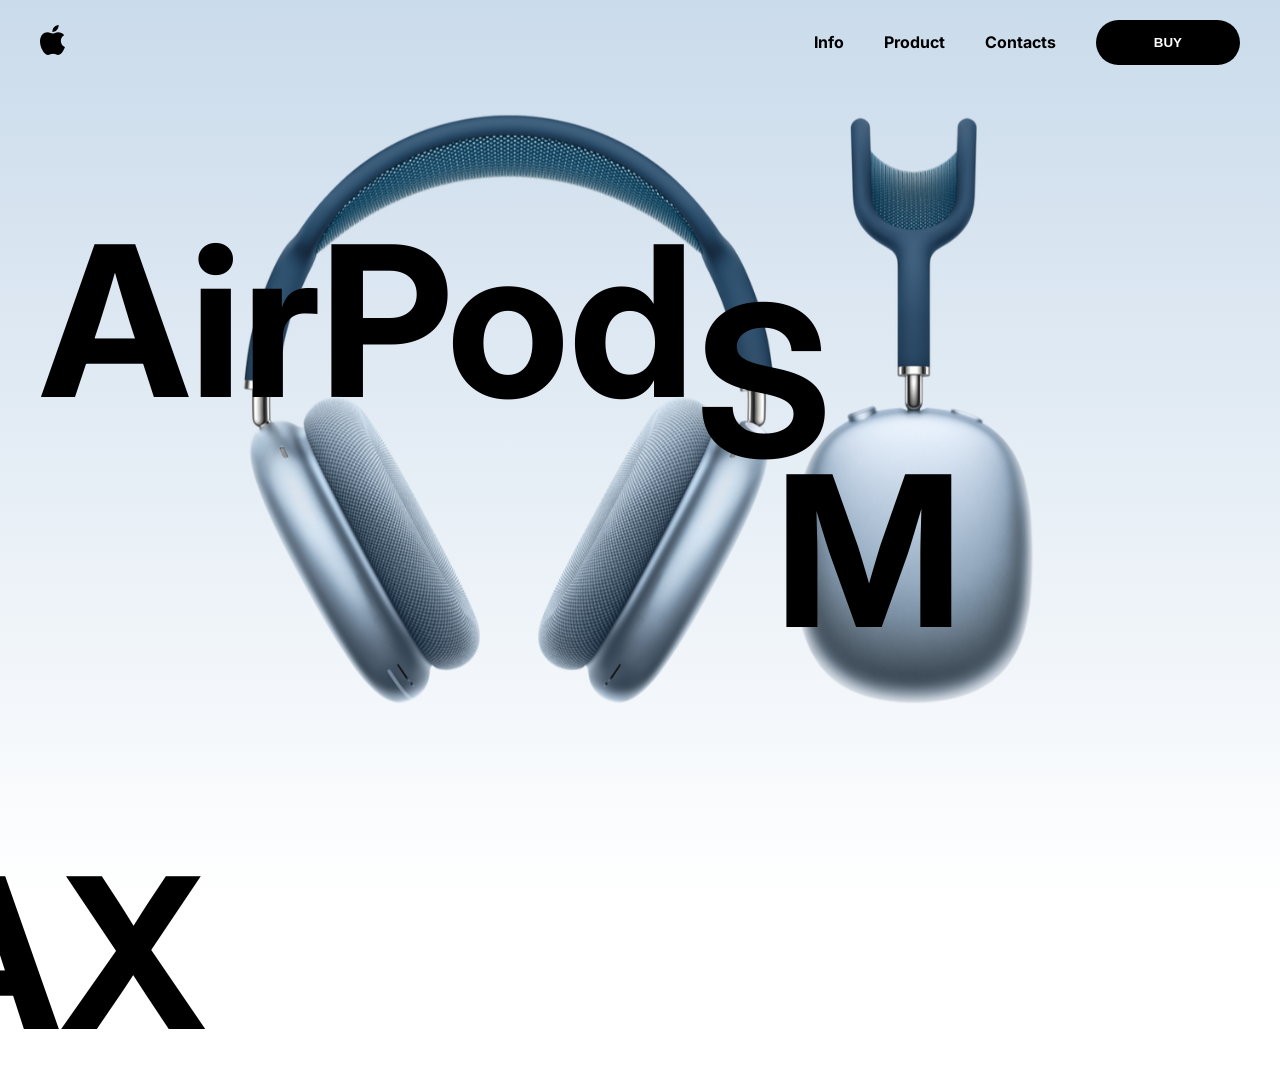
==== airpods/index.html @ 0c027c0f "feat: add header in airpods" ====
<!DOCTYPE html>
<html lang="en">

<head>
    <meta charset="UTF-8">
    <meta name="viewport" content="width=device-width, initial-scale=1.0">
    <title>Airpods MAX</title>
    <link rel="preconnect" href="https://fonts.googleapis.com">
    <link rel="preconnect" href="https://fonts.gstatic.com" crossorigin>
    <link href="https://fonts.googleapis.com/css2?family=Inter:wght@500;700&display=swap" rel="stylesheet">
    <link rel="stylesheet" href="reset.css">
    <link rel="stylesheet" href="style.css">

</head>

<body>
    <header class="header">
        <div class="container">
            <div class="header__top">
                <a href="#" class="logo">
                    <img src="./images/logo.svg" alt="logo" class="logo__img">
                </a>
                <nav class="menu">
                    <ul class="menu__list">
                        <li class="menu__item"><a href="#" class="menu__link">Info</a></li>
                        <li class="menu__item"><a href="#" class="menu__link">Product</a></li>
                        <li class="menu__item"><a href="#" class="menu__link">Contacts</a></li>
                        <li class="menu__item"><button class="menu__btn">Buy</button></li>
                    </ul>
                </nav>
            </div>


            <div class="header__content">
                <h1 class="title">
                    <span class="title__air">Air</span><span class="title__pod">Pod</span><span class="title__s">S</span><span class="title__m">M</span><span class="title__ax">AX</span></h1>
                <div class="header__content-images">
                    <img src="./images/airpods-skyblue.png" alt="airpods" class="header__img">
                </div>
            </div>
        </div>
    </header>

    <script src="./script.js"></script>
</body>

</html>
---- airpods/style.css ----
html {
    box-sizing: border-box;
}

*,
*::before,
*::after {
    box-sizing: inherit;
}

body {
    font-family: 'Inter', sans-serif;
    color: black;
    font-size: 16px;
    font-weight: 500;
    line-height: 1.2;
}

a {
    color: inherit;
    text-decoration: none;
}

button {
    padding: 0;
    border: none;
    border-color: transparent;
    cursor: pointer;
}

ul {
    list-style: none;
}

.container {
    max-width: 1220px;
    padding: 0 10px;
    margin: 0 auto;
}

.header {
    min-height: 100vh;
    position: relative;
}

.header__top {
    display: flex;
    align-items: center;
    justify-content: space-between;
    padding: 20px 0;
}

.menu__list {
    display: flex;
    align-items: center;
    gap: 0 40px;
    font-weight: 700;
}

.menu__btn {
    padding: 15px 58px;
    border-radius: 30px;
    background-color: black;
    font-weight: 700;
    text-transform: uppercase;
    color: white;
}

.header__img {
    width: 800px;
}

.header__content-images {
    text-align: center;
    padding-bottom: 50px;
}

.header__content-images::before {
    content: "";
    position: absolute;
    top: 0;
    left: 0;
    right: 0;
    bottom: 0;
    width: 100%;
    background: linear-gradient(180deg, #CADBEB 0%, rgba(235, 235, 235, 0.00) 100%);
    z-index: -2;
}

.title {
    position: absolute;
    padding-top: 110px;
    font-size: 210px;
    font-weight: 700;
}

.title__pod {
    position: relative;
    z-index: -1;
}

.title__s {
    display: inline-block;
    transform: translateY(60px);
}

.title__m {
    display: inline-block;
    transform: translate(-57px, 230px);
}

.title__ax {
    display: inline-block;
    position: relative;
    transform: translate(-130px, 380px);
    z-index: -1;
}
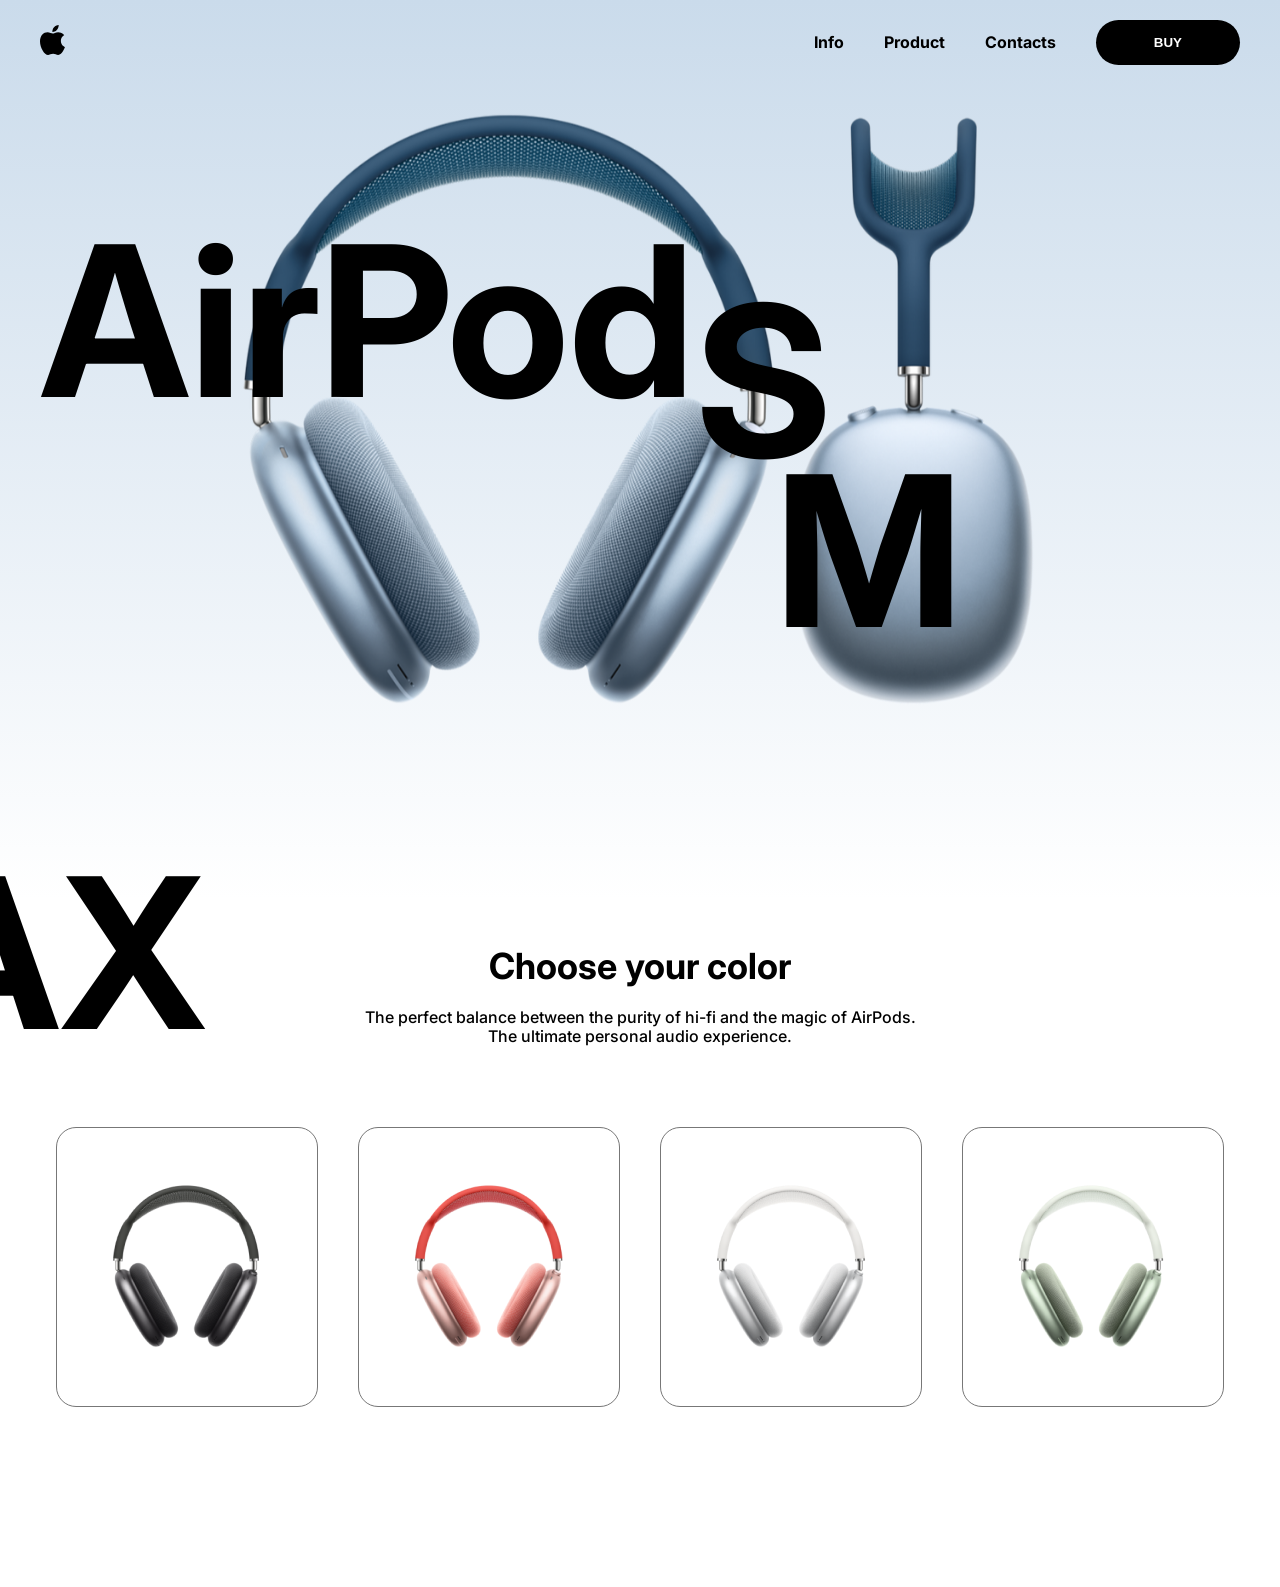
==== commit e57c58ed: "feat: add choose-color section" ====
--- a/airpods/index.html
+++ b/airpods/index.html
@@ -29,17 +29,45 @@
                     </ul>
                 </nav>
             </div>
-
-
             <div class="header__content">
                 <h1 class="title">
-                    <span class="title__air">Air</span><span class="title__pod">Pod</span><span class="title__s">S</span><span class="title__m">M</span><span class="title__ax">AX</span></h1>
+                    <span class="title__air">Air</span><span class="title__pod">Pod</span><span
+                        class="title__s">S</span><span class="title__m">M</span><span class="title__ax">AX</span>
+                </h1>
                 <div class="header__content-images">
                     <img src="./images/airpods-skyblue.png" alt="airpods" class="header__img">
                 </div>
             </div>
         </div>
     </header>
+    <main class="main">
+        <section class="choose-color">
+            <div class="container">
+                <h3 class="choose-color__title">Choose your color</h3>
+                <p class="choose-color__text">
+                    The perfect balance between the purity of hi-fi and the magic of AirPods.<br>
+                    The ultimate personal audio experience.
+                </p>
+                <div class="choose-color__list">
+                    <button class="choose-color__list-btn">
+                        <img src="./images/black-mini.png" alt="img" class="choose-color__list-img">
+                    </button>
+                    <!-- <button class="choose-color__list-btn">
+                        <img src="./images/blue-mini.png" alt="img" class="choose-color__list-img">
+                    </button> -->
+                    <button class="choose-color__list-btn">
+                        <img src="./images/pink-mini.png" alt="img" class="choose-color__list-img">
+                    </button class="choose-color__list-btn">
+                    <button class="choose-color__list-btn">
+                        <img src="./images/silver-mini.png" alt="img" class="choose-color__list-img">
+                    </button>
+                    <button class="choose-color__list-btn">
+                        <img src="./images/green-mini.png" alt="img" class="choose-color__list-img">
+                    </button>
+                </div>
+            </div>
+        </section>
+    </main>
 
     <script src="./script.js"></script>
 </body>
--- a/airpods/style.css
+++ b/airpods/style.css
@@ -114,4 +114,34 @@
     position: relative;
     transform: translate(-130px, 380px);
     z-index: -1;
+}
+
+.choose-color {
+    padding: 45px 0 180px;
+    text-align: center;
+}
+
+.choose-color__title {
+    max-width: 557px;
+    margin: 0 auto 20px;
+    font-size: 36px;
+    font-weight: 700;
+}
+
+.choose-color__text {
+    max-width: 560px;
+    margin: 0 auto 80px;
+}
+
+.choose-color__list {
+    display: flex;
+    justify-content: center;
+    gap: 40px;
+}
+
+.choose-color__list-btn {
+    padding: 50px 55px;
+    background-color: #fff;
+    border-radius: 20px;
+    border: 1px solid #777;
 }
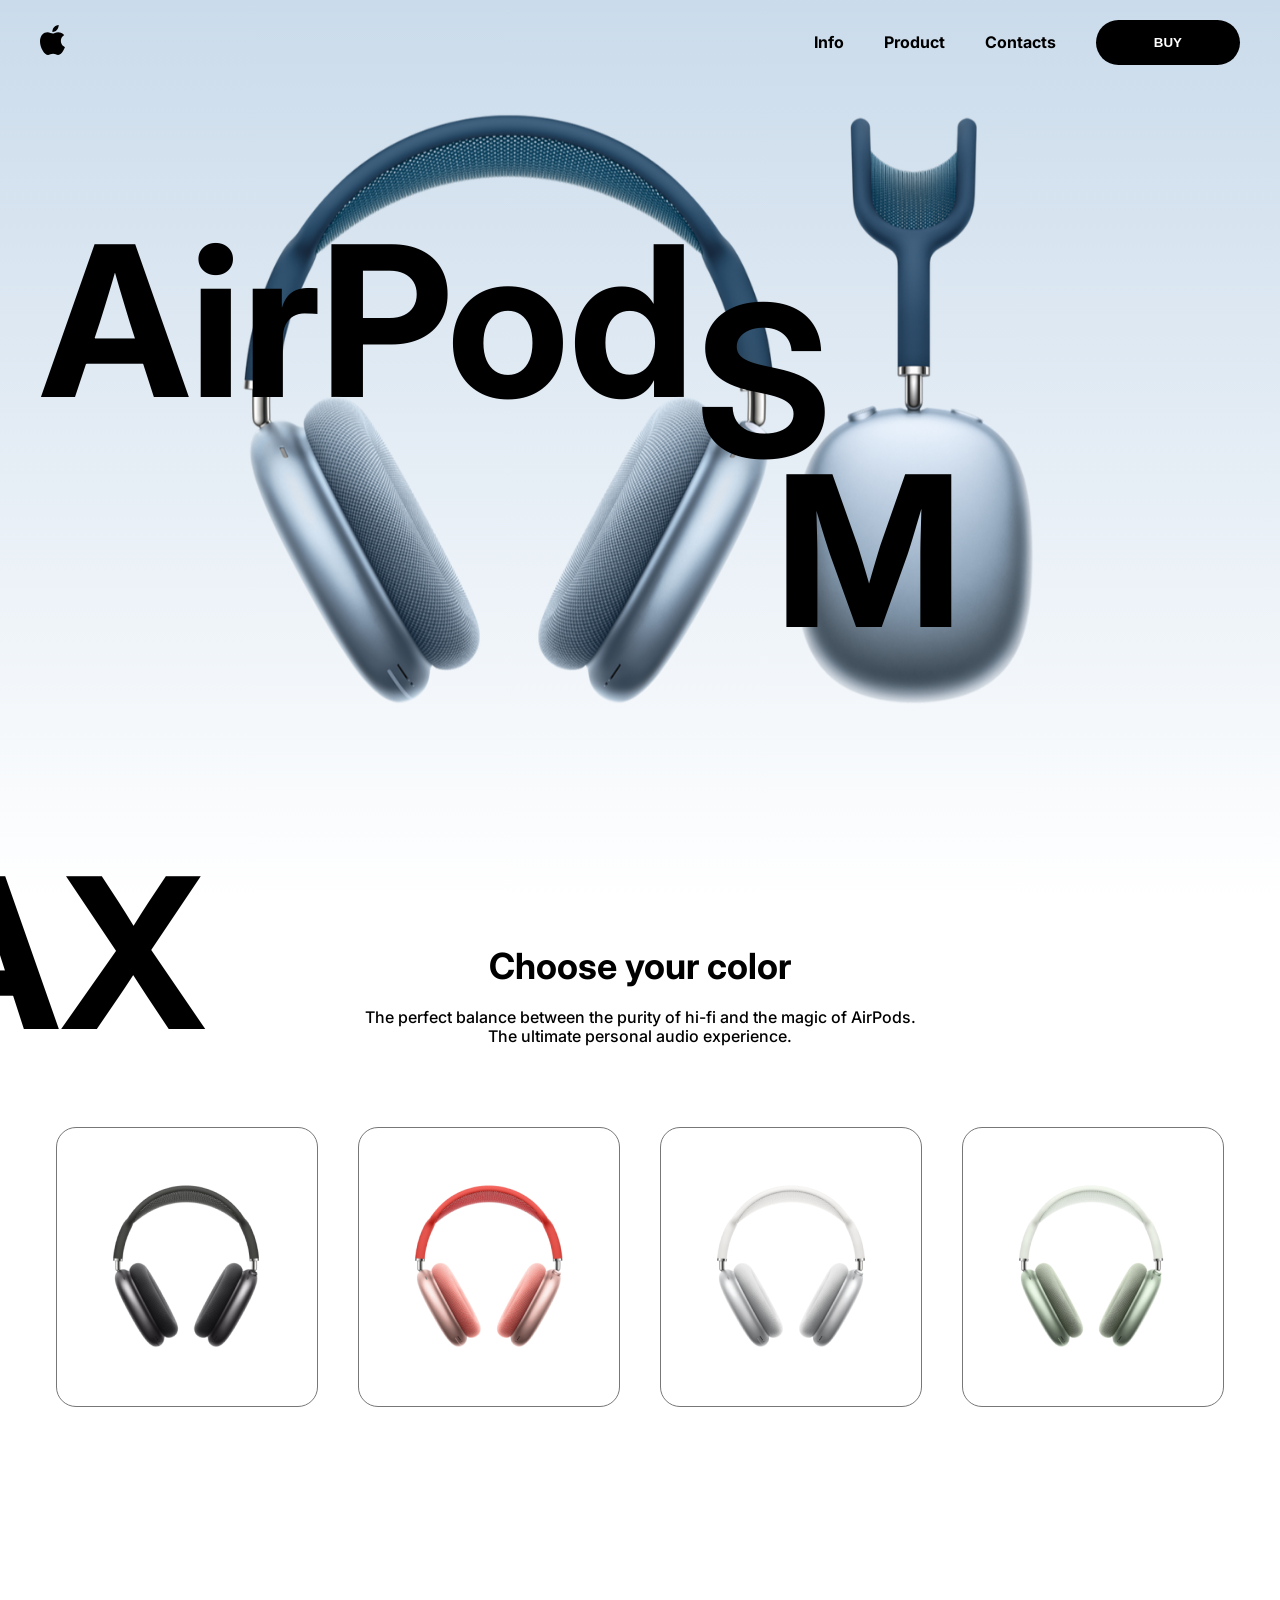
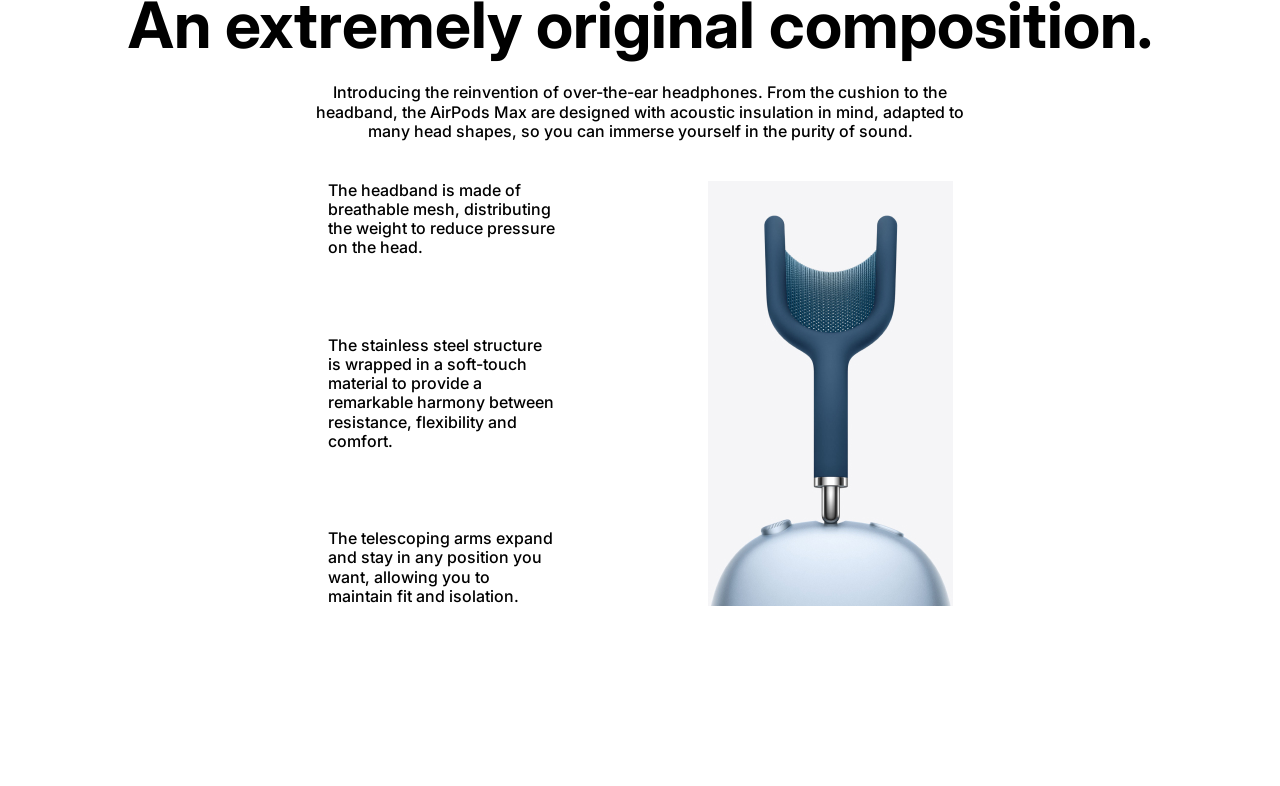
==== commit a1ffff86: "feat: add composition section" ====
--- a/airpods/index.html
+++ b/airpods/index.html
@@ -67,6 +67,29 @@
                 </div>
             </div>
         </section>
+        <section class="composition">
+            <div class="container">
+                <h2 class="main-title compositio__title">
+                    An extremely original composition.
+                </h2>
+                <p class="composition__text">
+                    Introducing the reinvention of over-the-ear headphones. From the cushion to the headband, the
+                    AirPods Max are designed with acoustic insulation in mind, adapted to many head shapes, so you can
+                    immerse yourself in the purity of sound.
+                </p>
+                <div class="composition__inner">
+                    <div class="composition__inner-text">
+                        <p>The headband is made of breathable mesh, distributing the weight to reduce pressure on the
+                            head.</p>
+                        <p>The stainless steel structure is wrapped in a soft-touch material to provide a remarkable
+                            harmony between resistance, flexibility and comfort.</p>
+                        <p>The telescoping arms expand and stay in any position you want, allowing you to maintain fit
+                            and isolation.</p>
+                    </div>
+                    <img src="./images/composition-blue.jpg" alt="composition" class="composition__img">
+                </div>
+            </div>
+        </section>
     </main>
 
     <script src="./script.js"></script>
--- a/airpods/style.css
+++ b/airpods/style.css
@@ -144,4 +144,38 @@
     background-color: #fff;
     border-radius: 20px;
     border: 1px solid #777;
+}
+
+.composition {
+    margin-bottom: 180px;
+}
+
+.main-title {
+    text-align: center;
+    margin-bottom: 20px;
+    font-weight: 700;
+    font-size: 64px;
+}
+
+.composition__text {
+    margin: 0 auto 40px;
+    text-align: center;
+    max-width: 650px;
+}
+
+.composition__inner {
+    max-width: 625px;
+    margin: 0 auto;
+    display: flex;
+    justify-content: space-between;
+}
+
+.composition__inner-text {
+    display: flex;
+    flex-direction: column;
+    justify-content: space-between;
+}
+
+.composition__inner-text p {
+    max-width: 230px;
 }
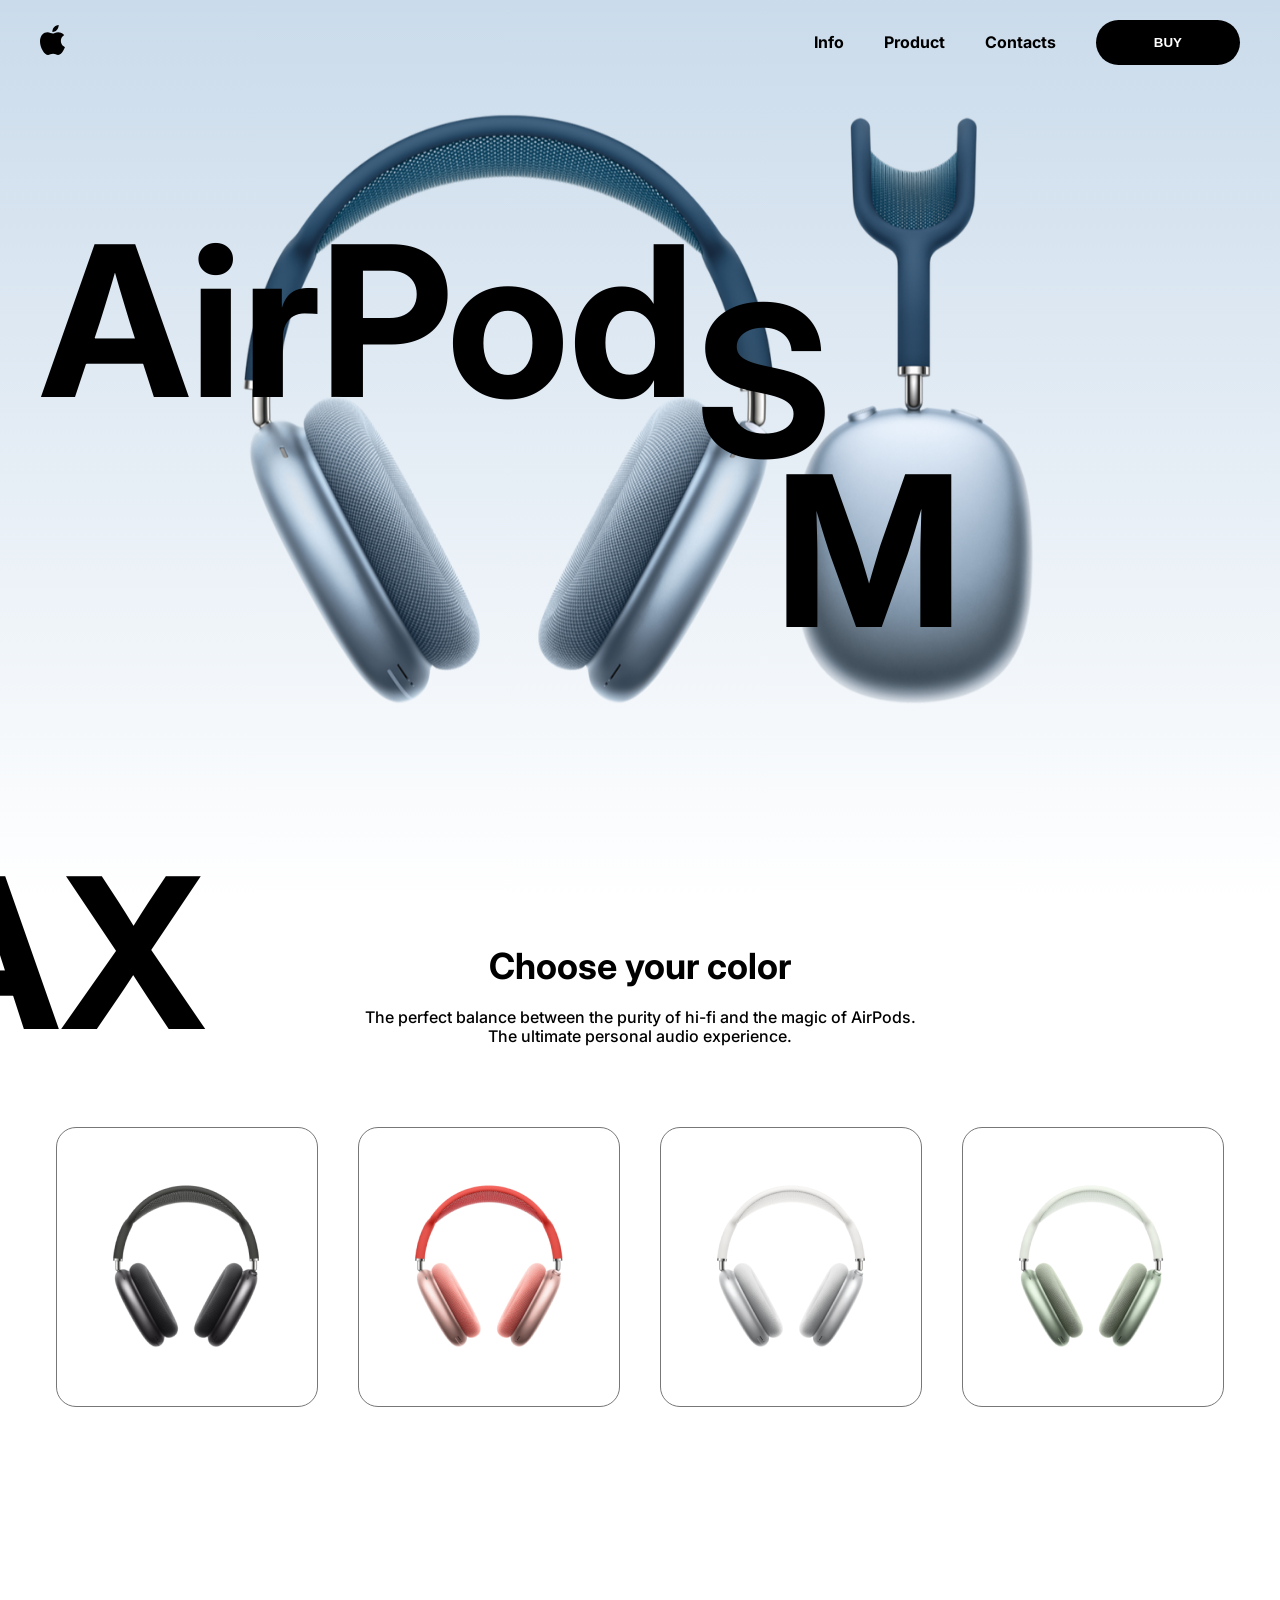
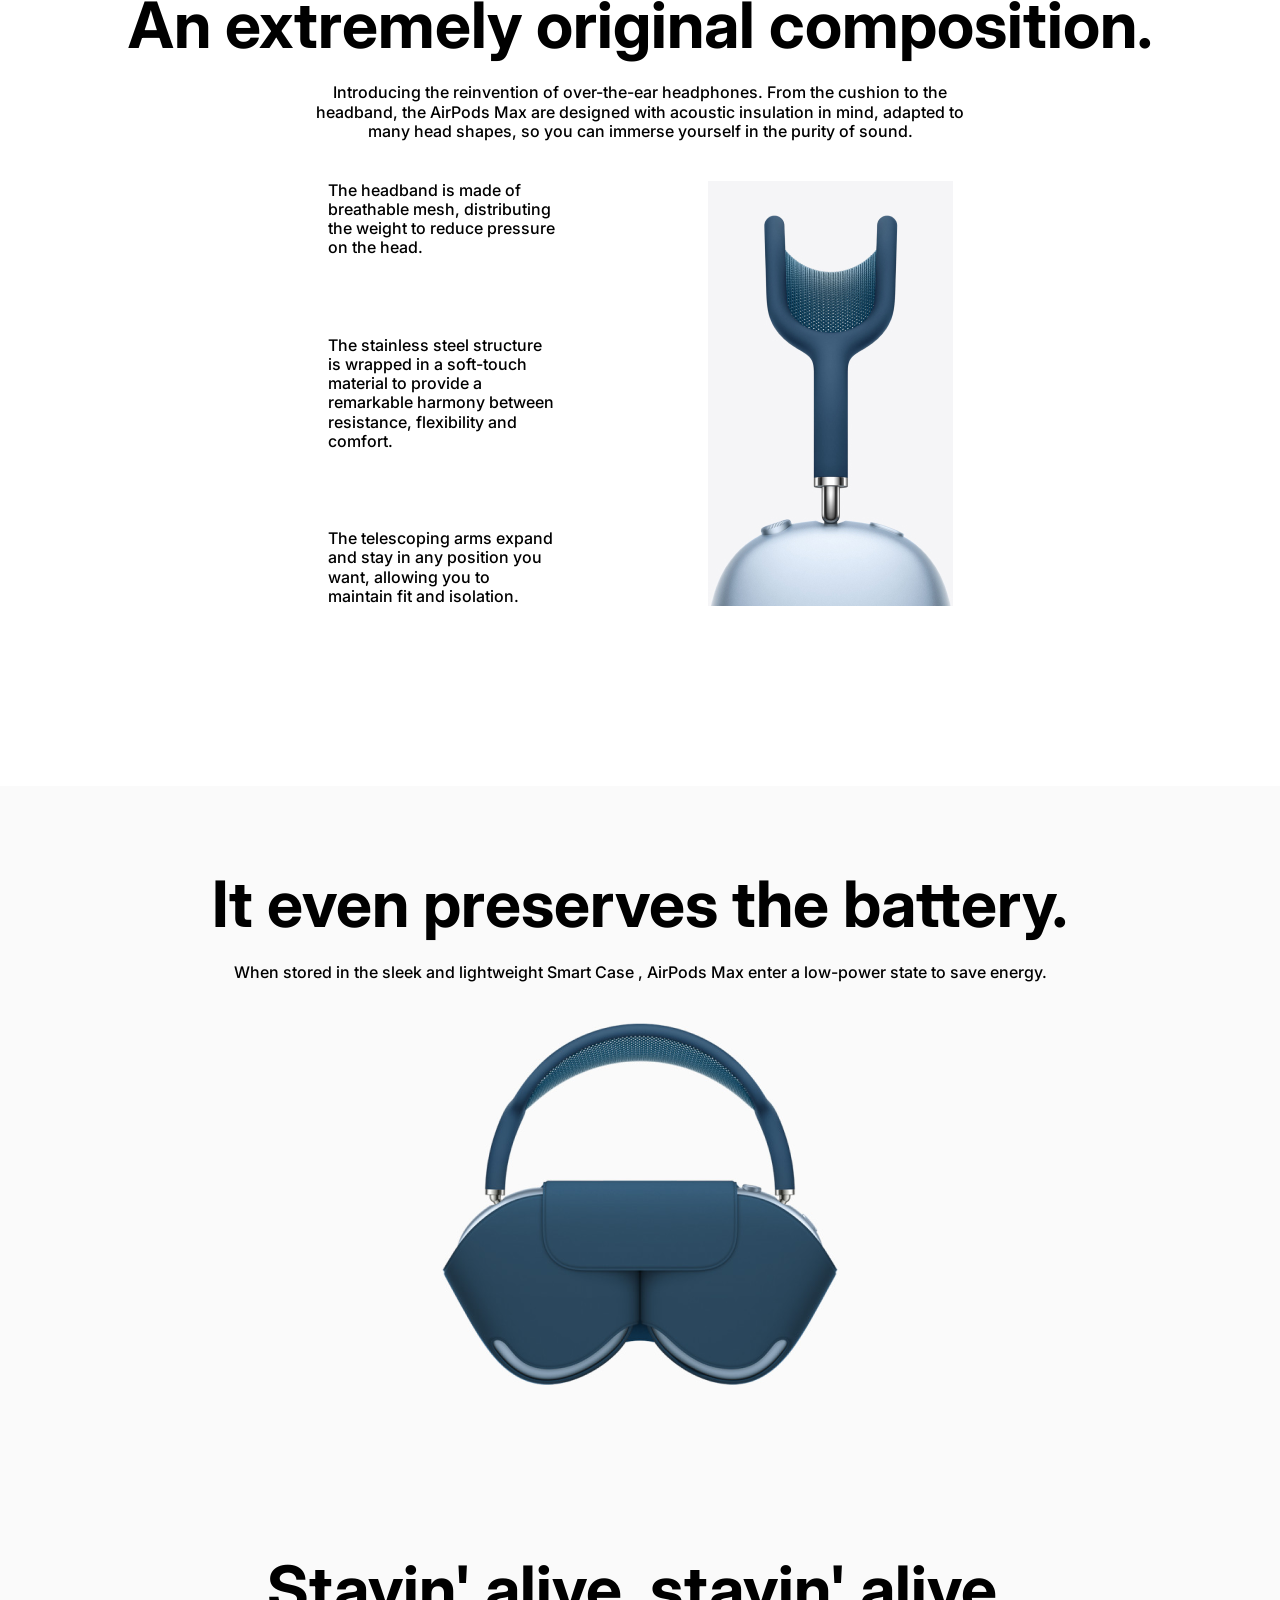
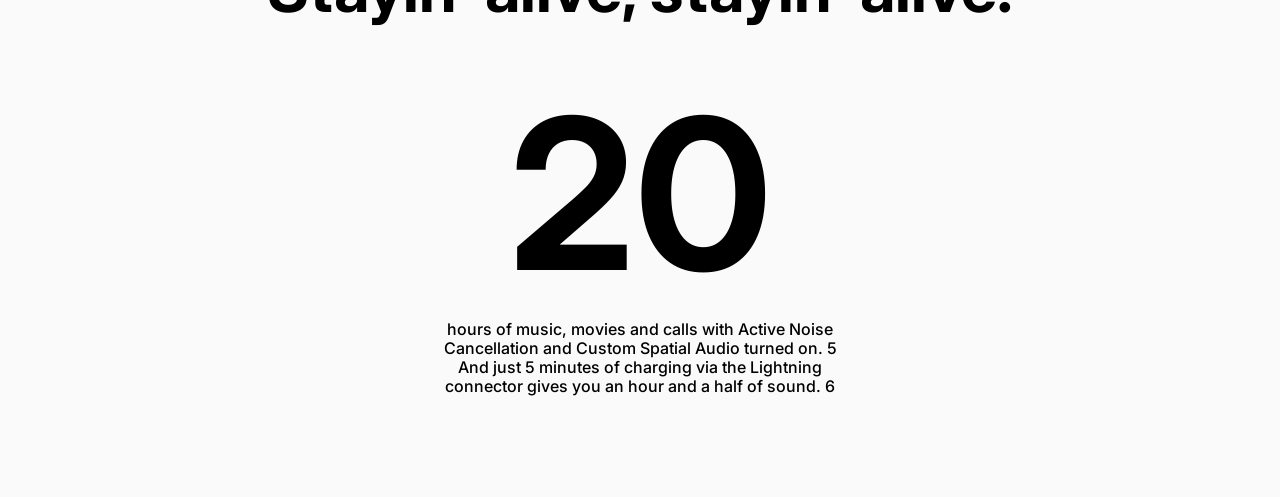
==== commit ab5acb04: "feat: add battery section" ====
--- a/airpods/index.html
+++ b/airpods/index.html
@@ -69,7 +69,7 @@
         </section>
         <section class="composition">
             <div class="container">
-                <h2 class="main-title compositio__title">
+                <h2 class="main-title composition__title">
                     An extremely original composition.
                 </h2>
                 <p class="composition__text">
@@ -90,6 +90,21 @@
                 </div>
             </div>
         </section>
+        <section class="battery">
+            <div class="container">
+                <h2 class="main-title battery__title">
+                    It even preserves the battery.
+                </h2>
+                <p class="battery__text">
+                    When stored in the sleek and lightweight Smart Case , AirPods Max enter a low-power state to save
+                    energy.
+                </p>
+                <img src="./images/battery-blue.png" alt="battery" class="battery__img">
+                <h2 class="main-title energy__title"> Stayin' alive, stayin' alive.</h2>
+                <span class="battery__number">20</span>
+                <p class="energy__text">hours of music, movies and calls with Active Noise Cancellation and Custom Spatial Audio turned on. 5 And just 5 minutes of charging via the Lightning connector gives you an hour and a half of sound. 6</p>
+            </div>
+        </section>
     </main>
 
     <script src="./script.js"></script>
--- a/airpods/style.css
+++ b/airpods/style.css
@@ -174,8 +174,36 @@
     display: flex;
     flex-direction: column;
     justify-content: space-between;
+    gap: 15px;
 }
 
 .composition__inner-text p {
     max-width: 230px;
+}
+
+.battery {
+    padding: 80px 0 100px;
+    text-align: center;
+    background-color: #fafafa;
+}
+
+.battery__text {
+    max-width: 825px;
+    margin: 0 auto 40px;
+}
+
+.energy__title {
+    padding-top: 160px;
+    margin-bottom: 40px;
+}
+
+.battery__number {
+    margin-bottom: 40px;
+    font-size: 210px;
+    font-weight: 700;
+}
+
+.energy__text{
+    margin: 0 auto;
+    max-width: 400px;
 }
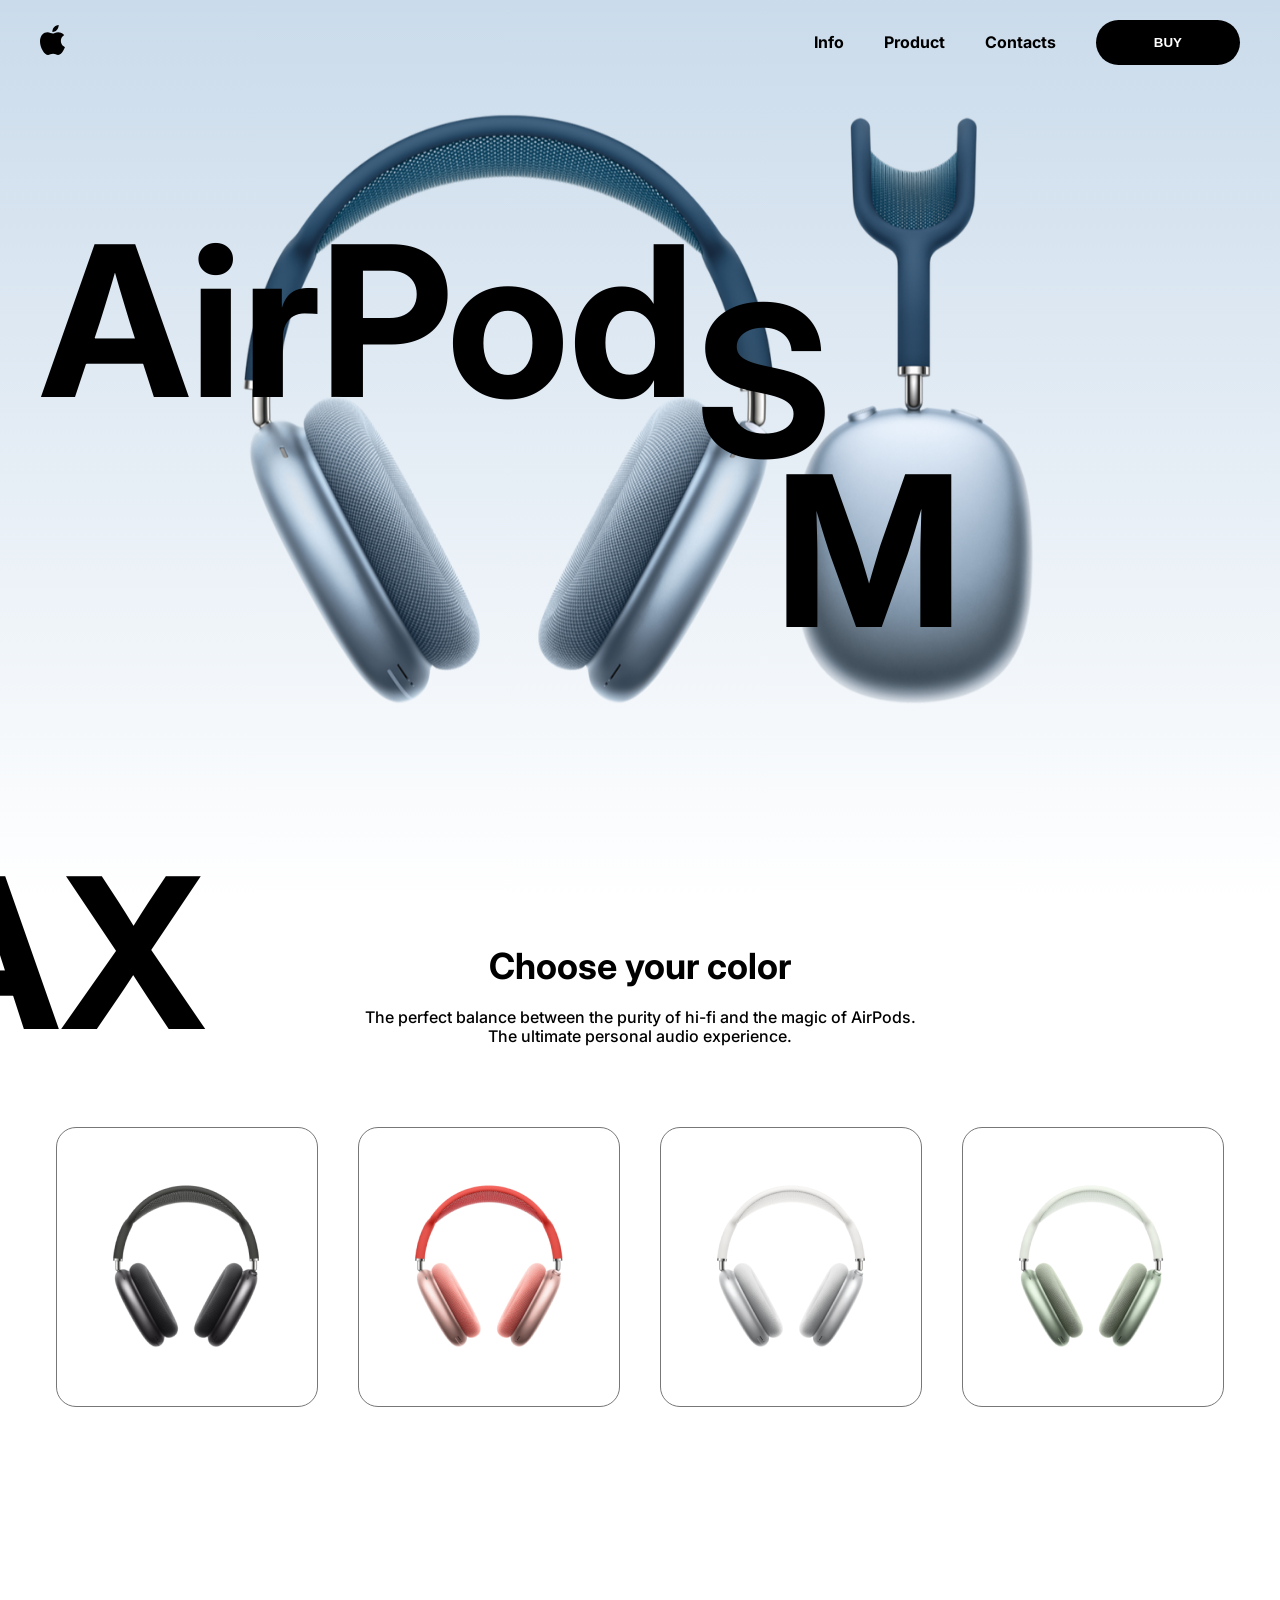
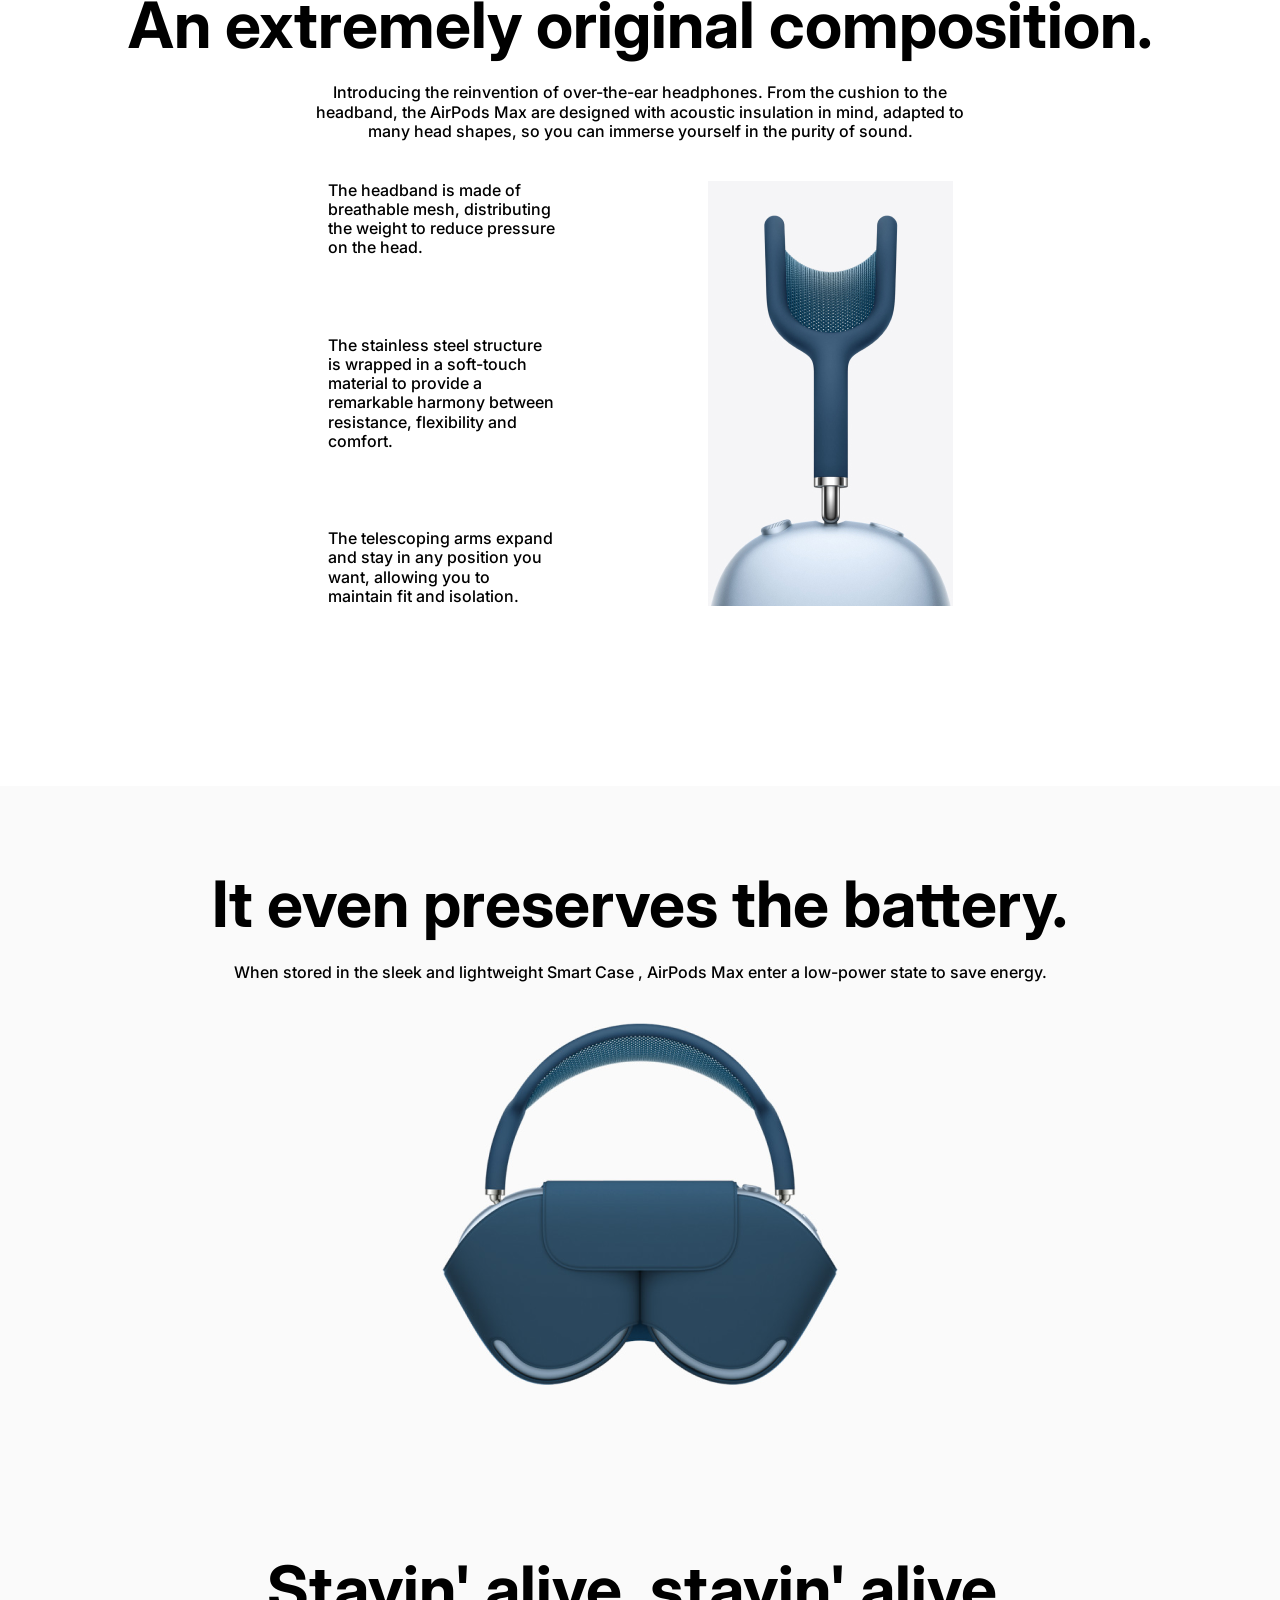
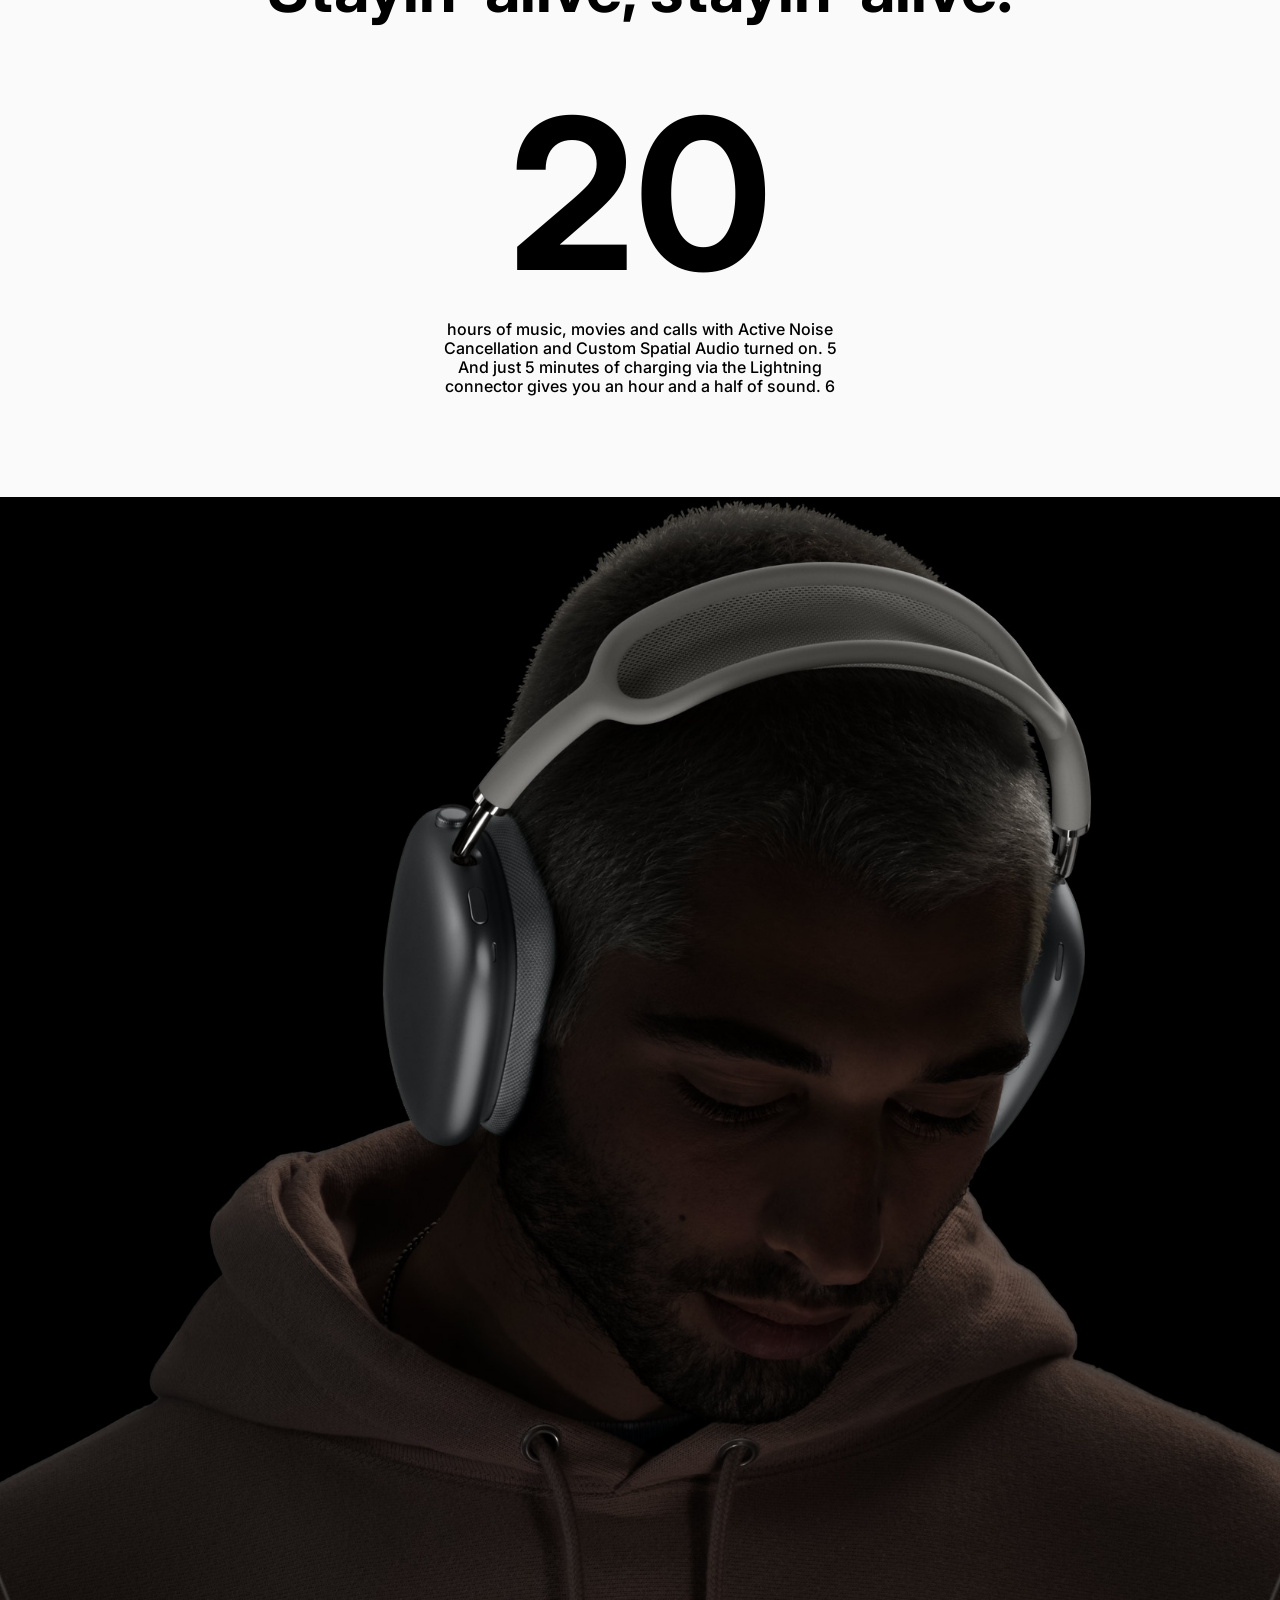
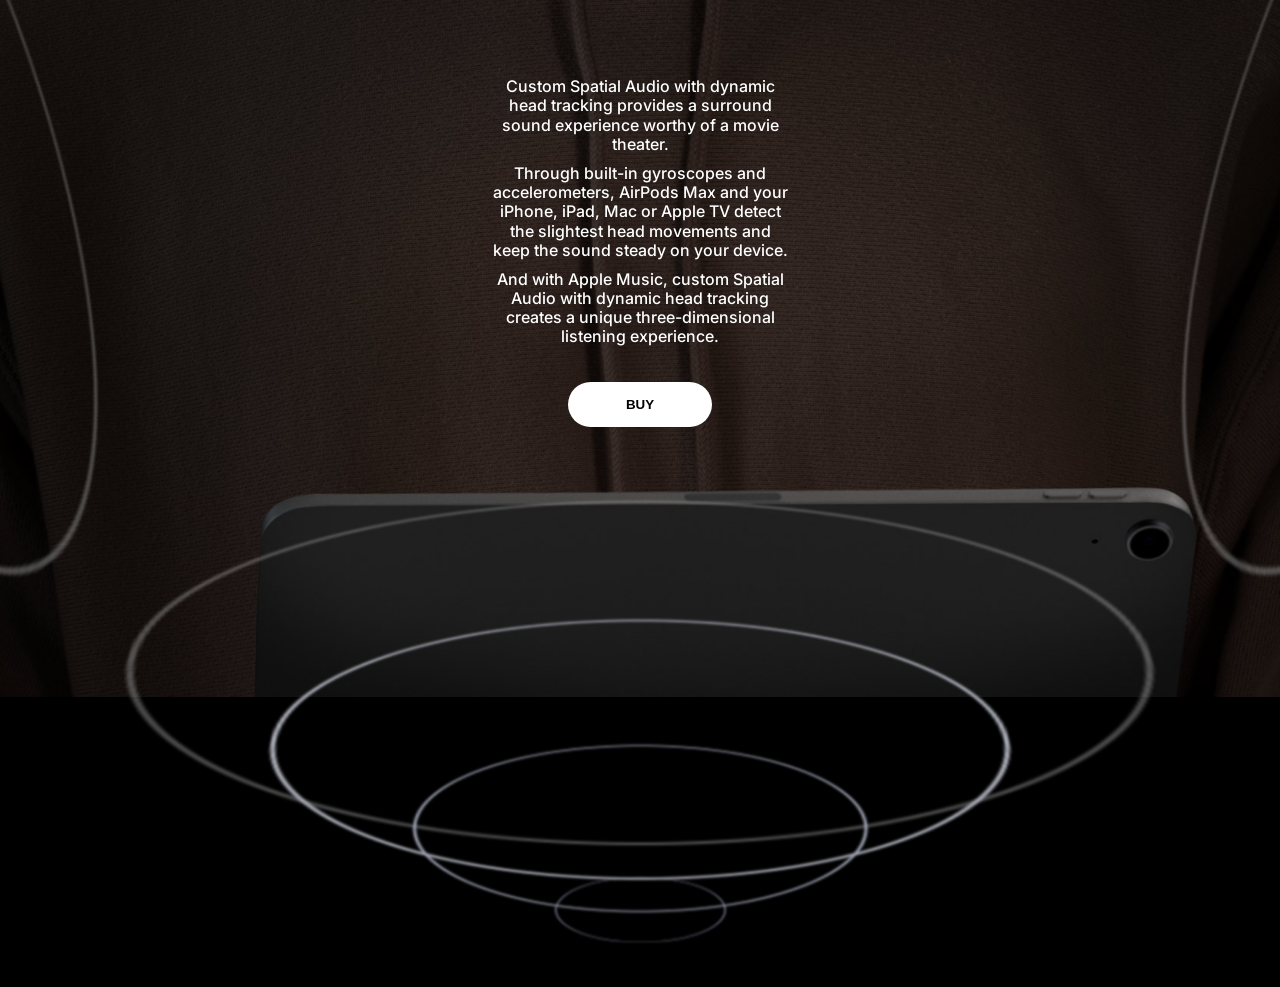
==== commit 375b32c5: "feat: add audio section" ====
--- a/airpods/index.html
+++ b/airpods/index.html
@@ -102,11 +102,31 @@
                 <img src="./images/battery-blue.png" alt="battery" class="battery__img">
                 <h2 class="main-title energy__title"> Stayin' alive, stayin' alive.</h2>
                 <span class="battery__number">20</span>
-                <p class="energy__text">hours of music, movies and calls with Active Noise Cancellation and Custom Spatial Audio turned on. 5 And just 5 minutes of charging via the Lightning connector gives you an hour and a half of sound. 6</p>
+                <p class="energy__text">hours of music, movies and calls with Active Noise Cancellation and Custom
+                    Spatial Audio turned on. 5 And just 5 minutes of charging via the Lightning connector gives you an
+                    hour and a half of sound. 6</p>
+            </div>
+        </section>
+        <section class="audio">
+            <div class="container">
+                <div class="audio__inner">
+                    <div class="audio__box">
+                        <p class="audio__text"> Custom Spatial Audio with dynamic head tracking provides a surround
+                            sound experience worthy of a movie theater.</p>
+                        <p class="audio__text">Through built-in gyroscopes and accelerometers, AirPods Max and your
+                            iPhone, iPad, Mac or Apple TV detect the slightest head movements and keep the sound steady
+                            on your device. </p>
+                        <p class="audio__text"> And with Apple Music, custom Spatial Audio with dynamic head tracking
+                            creates a unique three-dimensional listening experience.</p>
+                        <button class="audio__btn">Buy</button>
+                    </div>
+                </div>
             </div>
         </section>
     </main>
+<footer class="footer">
 
+</footer>
     <script src="./script.js"></script>
 </body>
 
--- a/airpods/style.css
+++ b/airpods/style.css
@@ -203,7 +203,63 @@
     font-weight: 700;
 }
 
-.energy__text{
+.energy__text {
     margin: 0 auto;
     max-width: 400px;
+}
+
+.audio {
+    background-image: url(../airpods/images/layout.jpg);
+    background-repeat: no-repeat;
+    background-position: top center;
+    background-size: cover;
+    position: relative;
+    z-index: 1;
+}
+.audio::after{
+    content: '';
+    position: absolute;
+    background-image: url(../airpods/images/audio-waves.png);
+    background-repeat: no-repeat;
+    background-position: bottom center;
+    background-size: cover;
+    height: 150vh;
+    bottom: -250px;
+    width: 100%;
+    left: 0;
+    right: 0;
+    z-index: -1;
+}
+
+.audio__inner {
+    display: flex;
+    justify-content: center;
+    align-items: flex-end;
+    text-align: center;
+    min-height: 200vh;
+}
+
+.audio__box {
+    padding-bottom: 30vh;
+    color: white;
+}
+
+.audio__text {
+    max-width: 300px;
+    text-align: center;
+    margin-bottom: 10px;
+}
+
+.audio__btn {
+    margin-top: 25px;
+    text-transform: uppercase;
+    padding: 15px 58px;
+    border-radius: 30px;
+    font-weight: 700;
+    background: #FFF;
+}
+
+.footer {
+    padding: 250px 0 40px;
+    background-color: #000;
 }
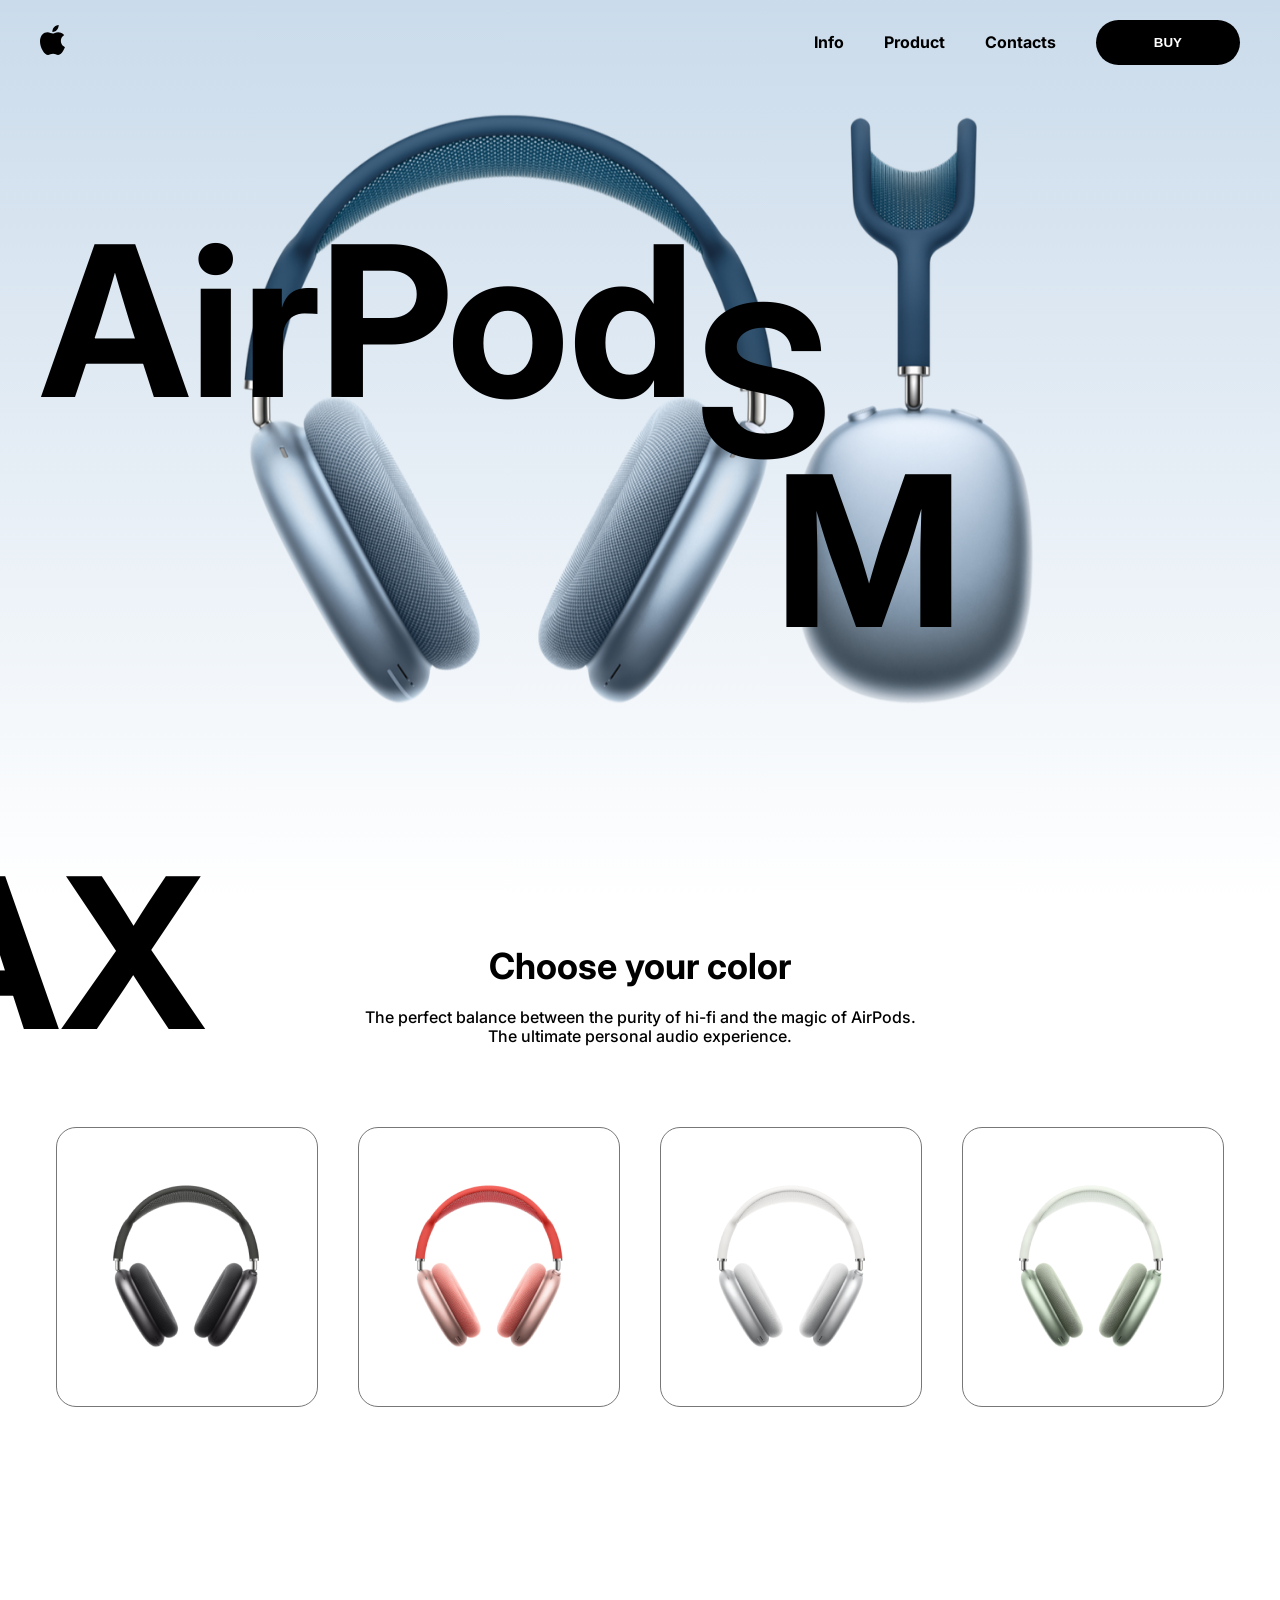
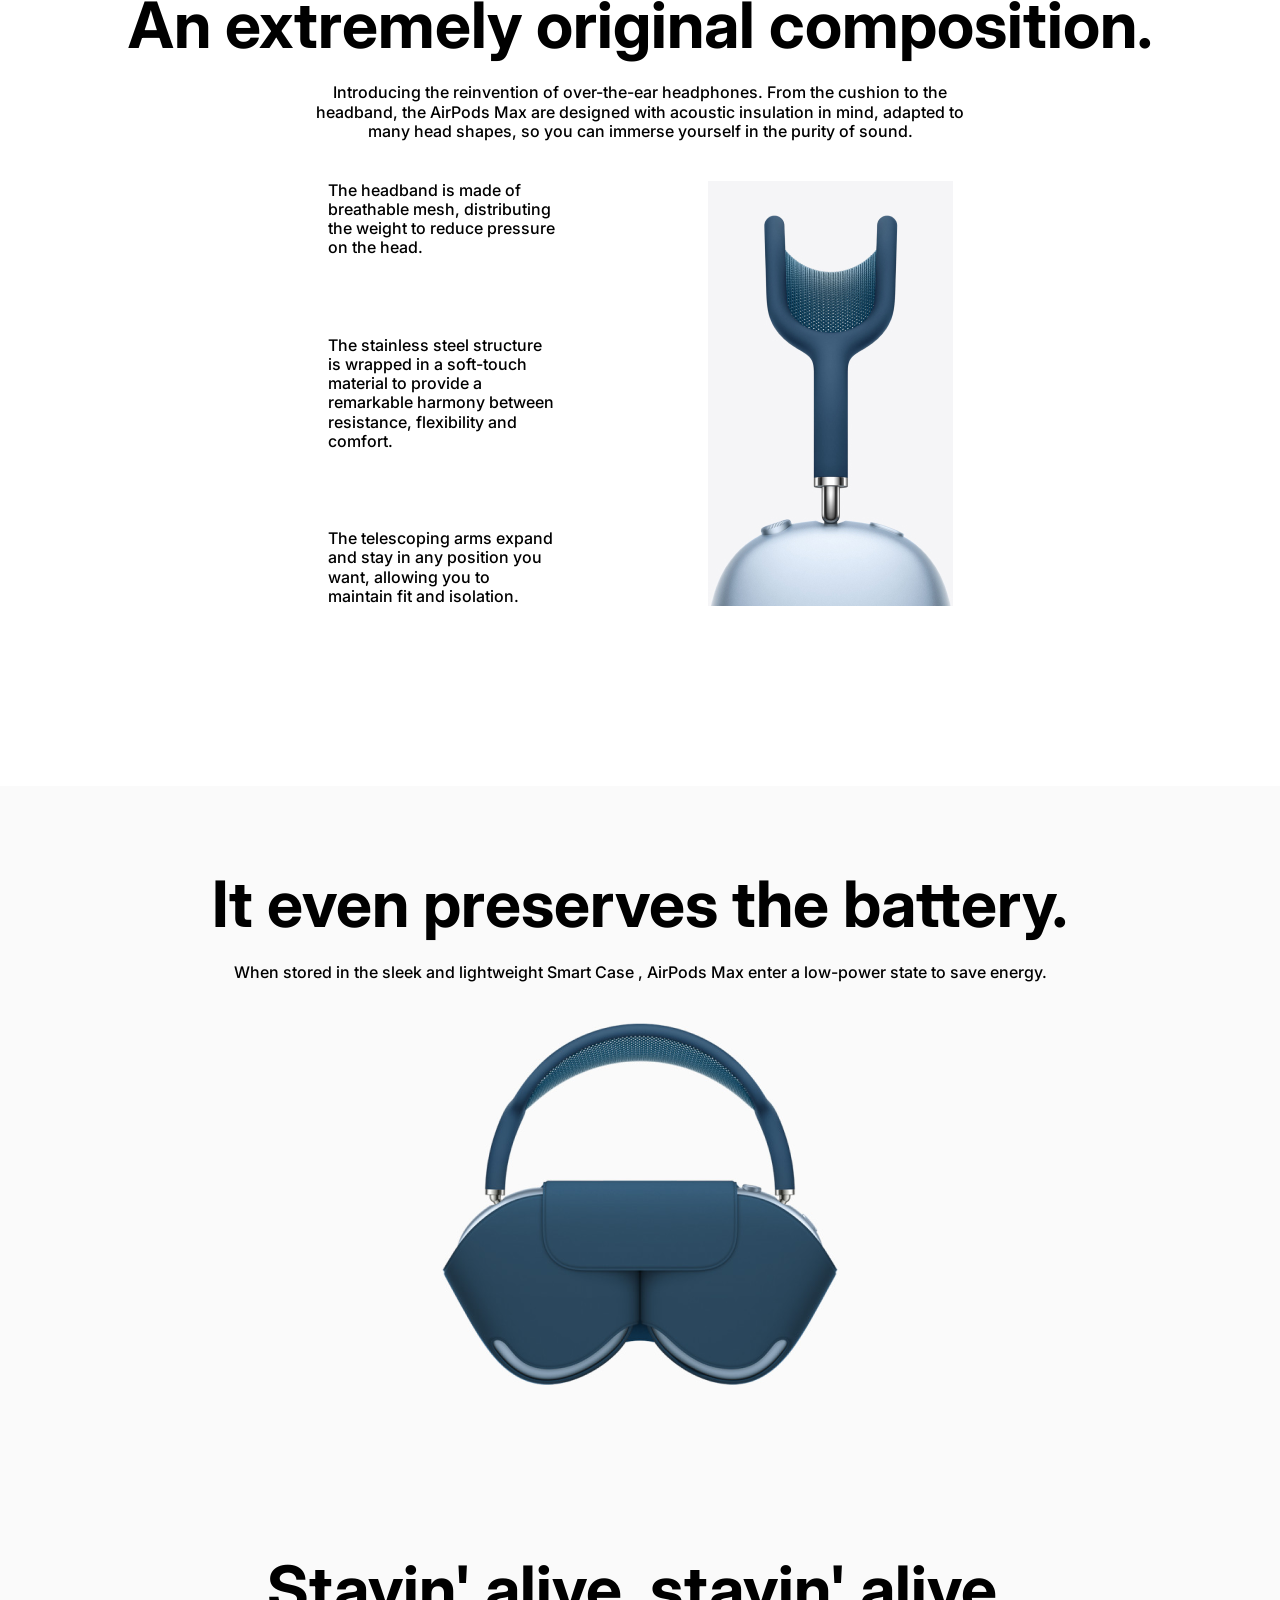
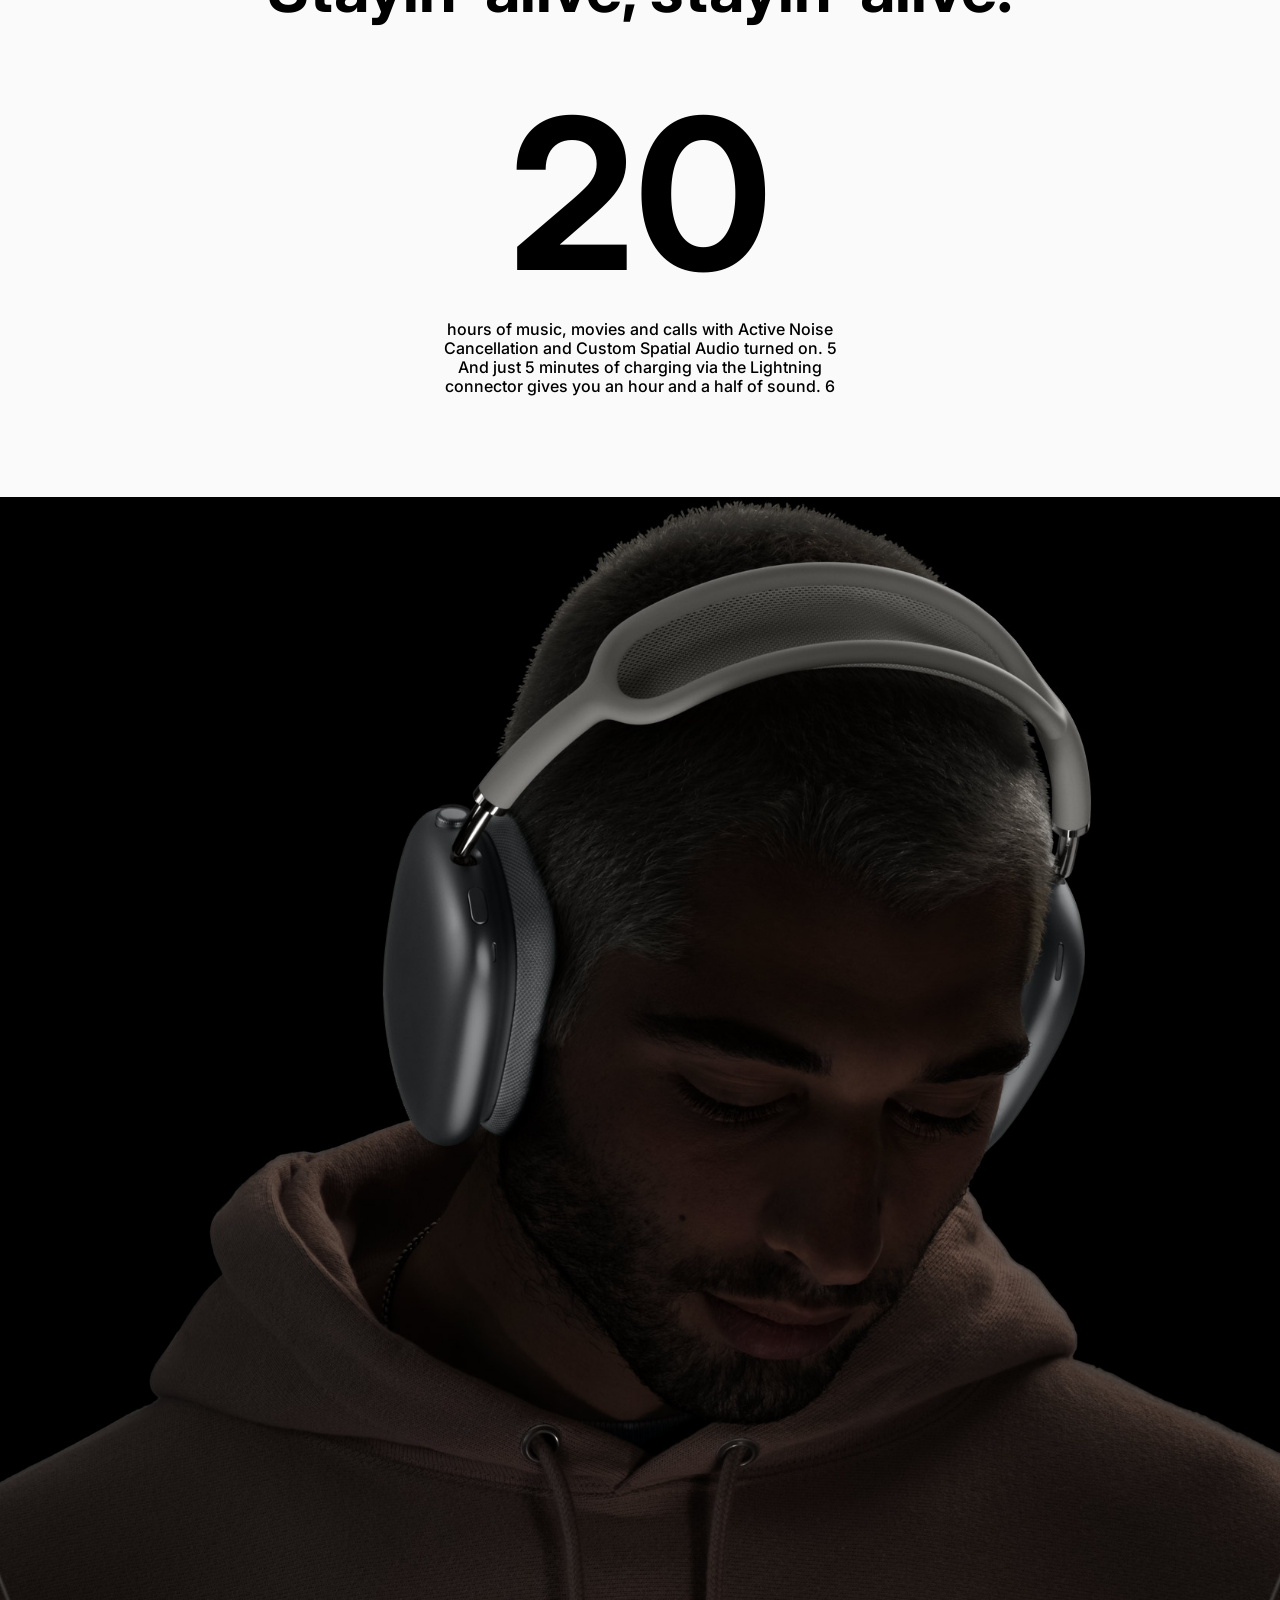
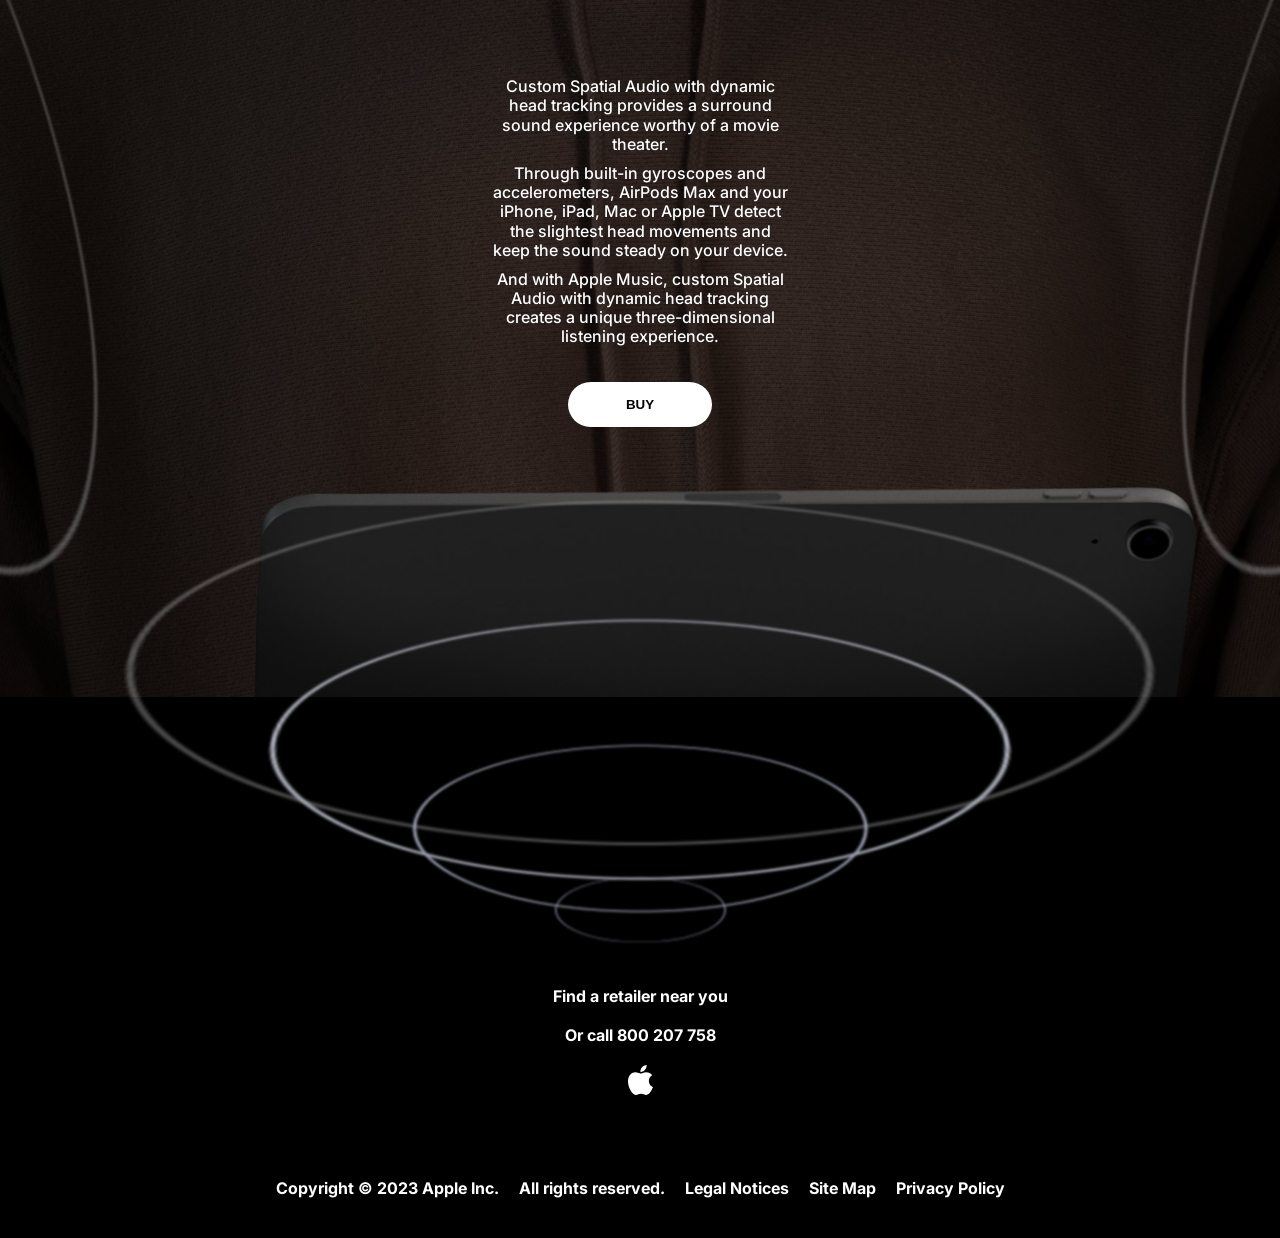
==== commit 6f4802ca: "feat: add footer" ====
--- a/airpods/index.html
+++ b/airpods/index.html
@@ -124,9 +124,25 @@
             </div>
         </section>
     </main>
-<footer class="footer">
-
-</footer>
+    <footer class="footer">
+        <div class="container">
+            <div class="footer__inner">
+            <a href="#" class="footer__link">Find a retailer near you</a>
+            <span class="footer__text">Or call <a href="tel:800207758" class="footer__phone">800 207 758</a>
+            </span>
+            <a href="#" class="logo">
+                <img src="./images/logo-white.svg" alt="logo" class="logo__img">
+            </a>
+        </div>
+            <ul class="footer__list">
+                <li class="footer__item">Copyright © 2023 Apple Inc. </li>
+                <li class="footer__item">All rights reserved.</li>
+                <li class="footer__item"><a href="#" class="footer__item-link">Legal Notices</a></li>
+                <li class="footer__item"><a href="#" class="footer__item-link">Site Map</a></li>
+                <li class="footer__item"><a href="#" class="footer__item-link">Privacy Policy</a></li>
+            </ul>
+        </div>
+    </footer>
     <script src="./script.js"></script>
 </body>
 
--- a/airpods/style.css
+++ b/airpods/style.css
@@ -260,6 +260,26 @@
 }
 
 .footer {
+text-align: center;
+font-weight: 700;
     padding: 250px 0 40px;
     background-color: #000;
+    color: #fff;
+}
+
+.footer__inner{
+    padding-top: 40px;
+    display: flex;
+    flex-direction: column;
+}
+.footer__text{
+    padding: 20px 0;
+}
+
+.footer__list{
+    padding-top: 80px;
+    display: flex;
+    justify-content: center;
+    align-items: center;
+    gap: 0 20px;
 }
